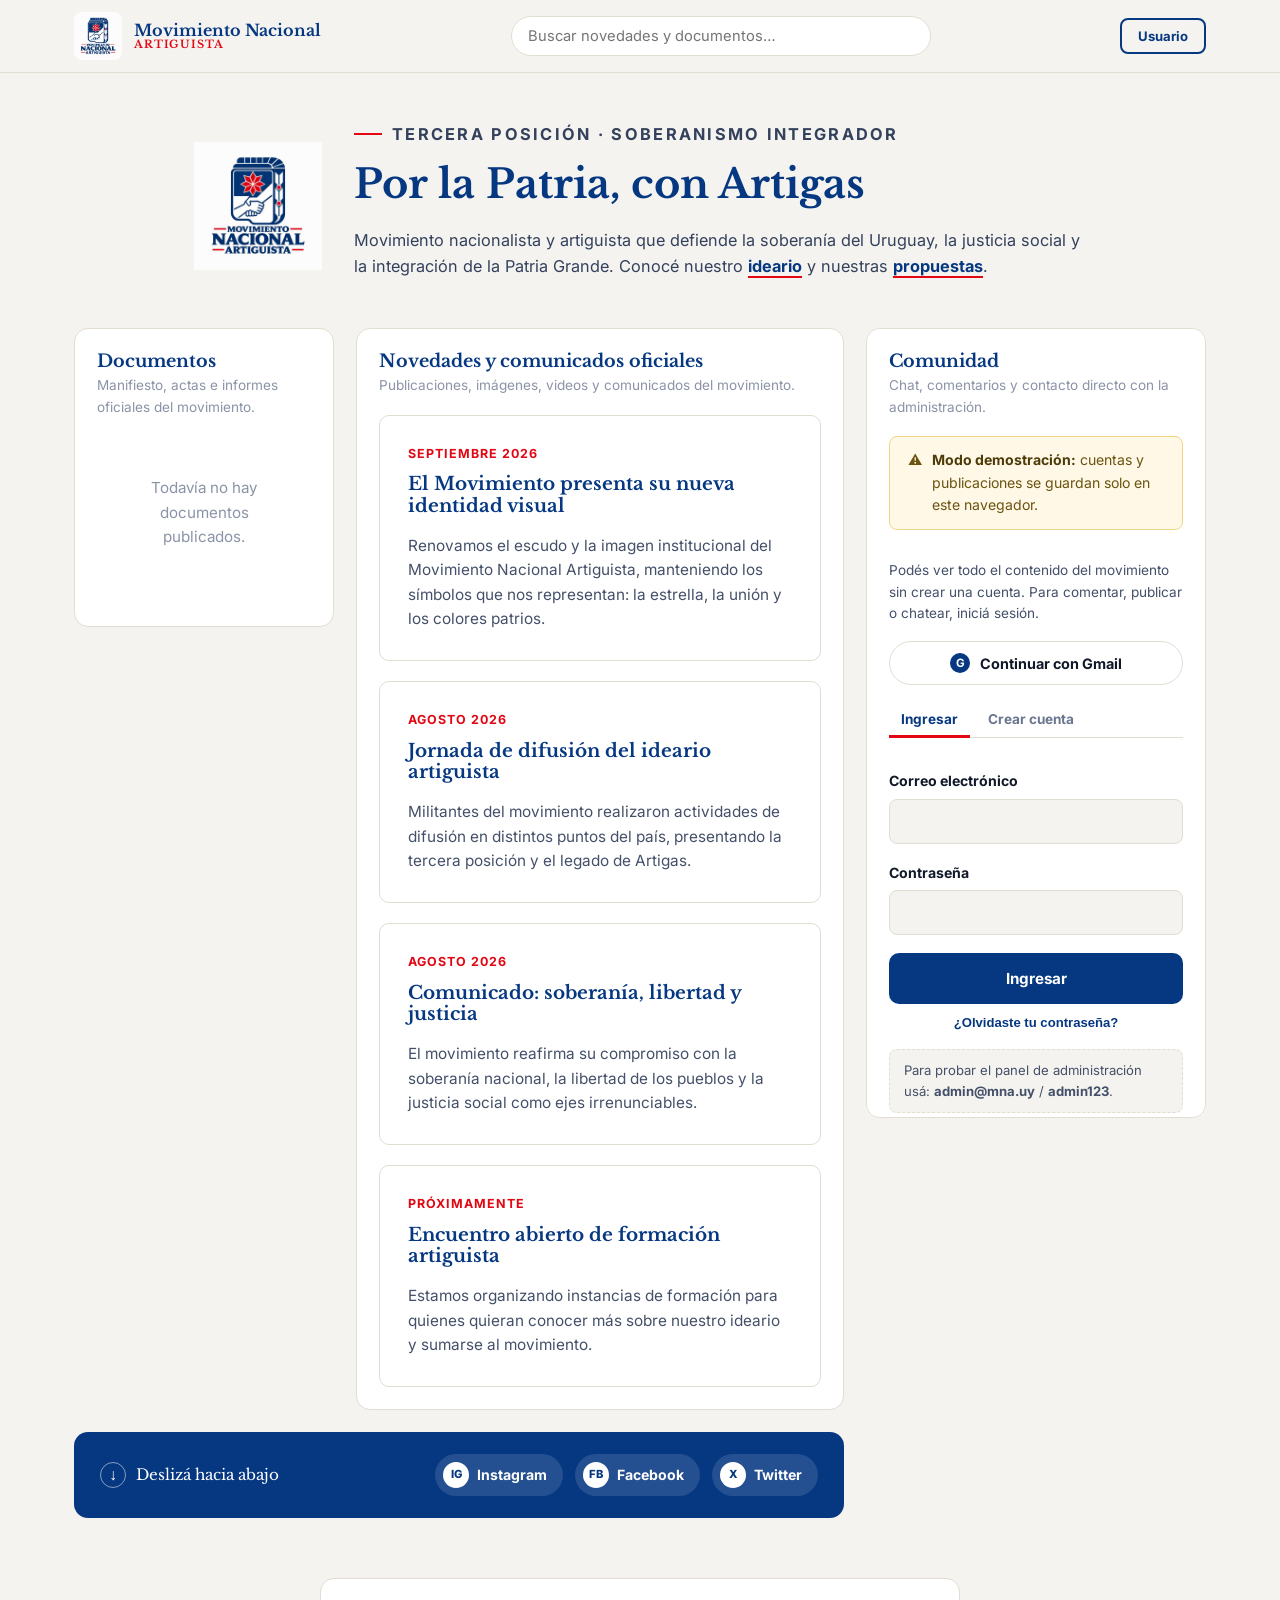
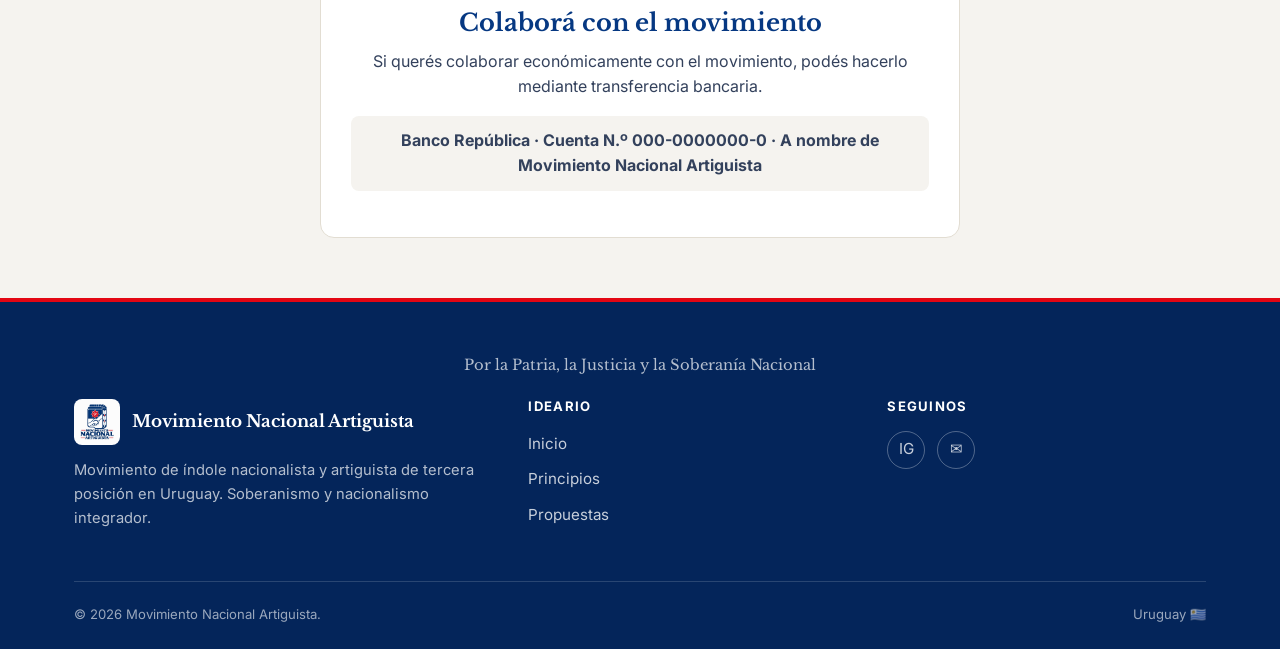
==== index.html @ b1897db4 "Versión inicial del sitio hub de página única del Movimiento Nacional Artiguista Hub con buscador en" ====
<!DOCTYPE html>
<html lang="es-UY">
<head>
<meta charset="UTF-8">
<meta name="viewport" content="width=device-width, initial-scale=1.0">
<title>Movimiento Nacional Artiguista — Soberanía, Identidad y Justicia</title>
<meta name="description" content="Movimiento Nacional Artiguista: novedades, documentos oficiales y comunidad. Nacionalismo de tercera posición en Uruguay, desde el legado de Artigas.">
<link rel="icon" href="assets/img/logo.jpg">
<link rel="preconnect" href="https://fonts.googleapis.com">
<link rel="preconnect" href="https://fonts.gstatic.com" crossorigin>
<link href="https://fonts.googleapis.com/css2?family=Libre+Baskerville:wght@400;700&family=Inter:wght@400;500;600;700&display=swap" rel="stylesheet">
<link rel="stylesheet" href="assets/css/styles.css">
</head>
<body>

<header class="encabezado">
  <div class="contenedor encabezado__barra encabezado__barra--hub">
    <a href="index.html" class="marca">
      <img src="assets/img/logo.jpg" alt="Escudo del Movimiento Nacional Artiguista">
      <span class="marca__texto">
        <strong>Movimiento Nacional</strong>
        <span>ARTIGUISTA</span>
      </span>
    </a>

    <div class="buscador">
      <input type="search" id="buscador-input" placeholder="Buscar novedades y documentos…" aria-label="Buscar en el sitio">
      <div class="buscador__resultados" id="buscador-resultados" hidden></div>
    </div>

    <div class="usuario-widget" id="usuario-widget">
      <button type="button" class="boton boton-secundario boton-chico" id="usuario-boton-invitado">Usuario</button>
    </div>
  </div>
</header>

<main class="hub">

  <div class="contenedor hub__intro">
    <img src="assets/img/logo.jpg" alt="Escudo del Movimiento Nacional Artiguista" class="hub__intro-logo">
    <div class="hub__intro-texto">
      <p class="eyebrow">Tercera posición · Soberanismo integrador</p>
      <h1>Por la Patria, con Artigas</h1>
      <p>Movimiento nacionalista y artiguista que defiende la soberanía del Uruguay, la justicia social y la integración de la Patria Grande. Conocé nuestro <a href="principios.html">ideario</a> y nuestras <a href="propuestas.html">propuestas</a>.</p>
    </div>
  </div>

  <div class="contenedor">
    <div class="hub__grid">

      <!-- ===== Documentos ===== -->
      <section class="panel-hub panel-documentos" aria-labelledby="titulo-documentos">
        <h2 id="titulo-documentos">Documentos</h2>
        <p class="panel-hub__sub">Manifiesto, actas e informes oficiales del movimiento.</p>

        <div class="panel-hub__admin" id="admin-documentos-panel" hidden>
          <form id="form-documento-hub">
            <div class="error-form" id="error-documento"></div>
            <div class="campo">
              <label for="doc-titulo">Título</label>
              <input type="text" id="doc-titulo" required>
            </div>
            <div class="campo">
              <label for="doc-descripcion">Descripción (opcional)</label>
              <textarea id="doc-descripcion" rows="2"></textarea>
            </div>
            <label class="selector-archivo">📄 Elegir PDF<input type="file" id="doc-archivo" accept="application/pdf" required></label>
            <button type="submit" class="boton boton-primario" style="width:100%;margin-top:12px;">Publicar documento</button>
          </form>
        </div>

        <div id="lista-documentos" class="lista-documentos"></div>
      </section>

      <!-- ===== Novedades / comunicados oficiales ===== -->
      <section class="panel-hub panel-novedades" aria-labelledby="titulo-novedades">
        <div class="panel-hub__cabecera">
          <h2 id="titulo-novedades">Novedades y comunicados oficiales</h2>
          <p class="panel-hub__sub">Publicaciones, imágenes, videos y comunicados del movimiento.</p>
        </div>

        <div class="panel-hub__admin" id="admin-novedad-panel" hidden>
          <form id="form-novedad-hub" class="form-novedad">
            <h3 style="font-size:1.05rem;margin-top:0;">Publicar novedad</h3>
            <div class="campo">
              <label for="novedad-titulo">Título</label>
              <input type="text" id="novedad-titulo" required>
            </div>
            <div class="campo">
              <label for="novedad-texto">Texto</label>
              <textarea id="novedad-texto" rows="3" required></textarea>
            </div>
            <div class="campo">
              <label for="novedad-video">Link de video (YouTube, opcional)</label>
              <input type="url" id="novedad-video" placeholder="https://www.youtube.com/watch?v=...">
            </div>
            <div class="campo-fila">
              <div class="campo">
                <label>Imagen (opcional)</label>
                <label class="selector-archivo">🖼️ Elegir imagen<input type="file" id="novedad-imagen" accept="image/*"></label>
              </div>
              <div class="campo">
                <label>Documento PDF (opcional)</label>
                <label class="selector-archivo">📄 Elegir PDF<input type="file" id="novedad-pdf" accept="application/pdf"></label>
              </div>
            </div>
            <button type="submit" class="boton boton-primario">Publicar novedad</button>
          </form>
        </div>

        <div id="lista-novedades" class="feed-novedades"></div>
      </section>

      <!-- ===== Redes sociales ===== -->
      <div class="franja-redes" id="franja-redes">
        <div class="franja-redes__pista" aria-hidden="true">
          <span>↓</span>
          <p>Deslizá hacia abajo</p>
        </div>
        <div class="franja-redes__enlaces">
          <a href="https://www.instagram.com/movimiento_nacionalartiguista/" target="_blank" rel="noopener" class="red-social red-social--instagram">
            <span class="red-social__icono">IG</span> Instagram
          </a>
          <a href="https://www.facebook.com/" target="_blank" rel="noopener" class="red-social red-social--facebook">
            <span class="red-social__icono">FB</span> Facebook
          </a>
          <a href="https://twitter.com/" target="_blank" rel="noopener" class="red-social red-social--twitter">
            <span class="red-social__icono">X</span> Twitter
          </a>
        </div>
      </div>

      <!-- ===== Comunidad / Chat ===== -->
      <aside class="panel-hub panel-comunidad" aria-labelledby="titulo-comunidad">
        <div class="panel-comunidad__cabecera">
          <h2 id="titulo-comunidad">Comunidad</h2>
          <p class="panel-hub__sub">Chat, comentarios y contacto directo con la administración.</p>
        </div>

        <div class="banner-demo">
          <span>⚠️</span>
          <div><strong>Modo demostración:</strong> cuentas y publicaciones se guardan solo en este navegador.</div>
        </div>

        <!-- Vista sin sesión -->
        <div id="vista-invitado">
          <p class="comunidad-nota">Podés ver todo el contenido del movimiento sin crear una cuenta. Para comentar, publicar o chatear, iniciá sesión.</p>

          <button type="button" class="boton-google" id="boton-google">
            <span class="boton-google__icono">G</span> Continuar con Gmail
          </button>

          <div class="pestanas pestanas--chicas" style="margin-top:18px;">
            <button type="button" class="pestana activa" data-auth="login">Ingresar</button>
            <button type="button" class="pestana" data-auth="registro">Crear cuenta</button>
          </div>

          <form id="form-login">
            <div class="error-form" id="error-login"></div>
            <div class="campo">
              <label for="login-email">Correo electrónico</label>
              <input type="email" id="login-email" required>
            </div>
            <div class="campo">
              <label for="login-clave">Contraseña</label>
              <input type="password" id="login-clave" required>
            </div>
            <button type="submit" class="boton boton-primario" style="width:100%;">Ingresar</button>
            <button type="button" class="enlace-recuperar" id="abrir-recuperar">¿Olvidaste tu contraseña?</button>
          </form>

          <form id="form-registro" style="display:none;">
            <div class="error-form" id="error-registro"></div>
            <div class="campo">
              <label for="registro-nombre">Nombre y apellido</label>
              <input type="text" id="registro-nombre" required>
            </div>
            <div class="campo">
              <label for="registro-email">Correo electrónico</label>
              <input type="email" id="registro-email" required>
            </div>
            <div class="campo">
              <label for="registro-clave">Contraseña</label>
              <input type="password" id="registro-clave" required minlength="4">
            </div>
            <button type="submit" class="boton boton-primario" style="width:100%;">Crear cuenta</button>
          </form>

          <form id="form-recuperar" style="display:none;">
            <p style="font-size:.85rem;color:#445069;">Ingresá el correo de tu cuenta. Si está registrado, enviamos instrucciones a tu Gmail para restablecer la contraseña.</p>
            <div class="campo">
              <label for="recuperar-email">Correo electrónico</label>
              <input type="email" id="recuperar-email" required>
            </div>
            <button type="submit" class="boton boton-secundario" style="width:100%;">Enviar instrucciones</button>
            <div class="mensaje-envio" id="mensaje-recuperar">Listo, revisá tu Gmail. (En este modo demo no se envía un correo real.)</div>
            <button type="button" class="enlace-recuperar" id="volver-login">← Volver a ingresar</button>
          </form>

          <p class="credenciales-demo">Para probar el panel de administración usá: <strong>admin@mna.uy</strong> / <strong>admin123</strong>.</p>
        </div>

        <!-- Vista con sesión iniciada -->
        <div id="vista-sesion" style="display:none;">
          <div class="cabecera-sesion">
            <div class="cabecera-sesion__saludo">Hola, <strong id="saludo-nombre"></strong><span class="insignia-rol" id="insignia-rol" style="display:none;">Admin</span></div>
            <button class="boton boton-secundario boton-chico" id="boton-salir">Salir</button>
          </div>

          <div class="pestanas pestanas--chicas">
            <button type="button" class="pestana activa" data-panel="muro">Muro</button>
            <button type="button" class="pestana" data-panel="mensajes">Mensajes</button>
            <button type="button" class="pestana" data-panel="admin" id="pestana-admin" style="display:none;">Admin</button>
          </div>

          <!-- Muro -->
          <div class="panel-pestana activo" id="panel-muro">
            <form id="form-post" class="form-post">
              <label for="post-texto" style="font-weight:700;font-size:.85rem;">Compartir en el muro</label>
              <textarea id="post-texto" rows="3" placeholder="¿Qué querés compartir?" required style="margin-top:8px;width:100%;"></textarea>
              <div class="form-post__pie">
                <label class="selector-archivo">📷 Imagen<input type="file" id="post-imagen" accept="image/*"></label>
                <button type="submit" class="boton boton-primario boton-chico">Publicar</button>
              </div>
              <div class="previsualizacion" id="post-preview"><img alt="Previsualización de imagen"><button type="button" id="post-preview-quitar">✕</button></div>
              <p style="font-size:.78rem;color:#8b93a7;margin:10px 0 0;">Tu publicación queda <strong>pendiente de aprobación</strong>.</p>
            </form>
            <div id="lista-muro"></div>
          </div>

          <!-- Mensajes con el equipo -->
          <div class="panel-pestana" id="panel-mensajes">
            <p style="color:#445069;font-size:.9rem;">Conversación privada con la administración.</p>
            <div class="hilo-mensajes" id="hilo-mensajes"></div>
            <form id="form-mensaje" class="form-mensaje">
              <input type="text" id="mensaje-texto" placeholder="Escribí tu mensaje..." required>
              <button type="submit" class="boton boton-primario boton-chico">Enviar</button>
            </form>
          </div>

          <!-- Panel de administración -->
          <div class="panel-pestana" id="panel-admin">
            <div class="admin-subnav">
              <button type="button" class="activa" data-admin="pendientes">Moderación</button>
              <button type="button" data-admin="usuarios">Usuarios</button>
              <button type="button" data-admin="mensajes">Mensajes</button>
              <button type="button" data-admin="colaborar">Colaborar</button>
            </div>

            <div class="admin-panel activo" id="admin-pendientes">
              <h3 style="font-size:1rem;">Publicaciones y comentarios pendientes</h3>
              <div class="tabla-moderacion" id="lista-pendientes"></div>
            </div>

            <div class="admin-panel" id="admin-usuarios">
              <h3 style="font-size:1rem;">Usuarios registrados</h3>
              <div class="tabla-usuarios" id="lista-usuarios"></div>
            </div>

            <div class="admin-panel" id="admin-mensajes">
              <div class="lista-hilos" id="lista-hilos"></div>
              <div class="hilo-mensajes" id="hilo-admin-mensajes"></div>
              <form id="form-admin-mensaje" class="form-mensaje" style="display:none;">
                <input type="text" id="admin-mensaje-texto" placeholder="Responder..." required>
                <button type="submit" class="boton boton-primario boton-chico">Enviar</button>
              </form>
            </div>

            <div class="admin-panel" id="admin-colaborar">
              <h3 style="font-size:1rem;">Colaboración económica</h3>
              <form id="form-colaborar">
                <label class="campo-checkbox">
                  <input type="checkbox" id="colaborar-activo">
                  Mostrar sección de colaboración económica en la página
                </label>
                <div class="campo">
                  <label for="colaborar-texto">Texto</label>
                  <textarea id="colaborar-texto" rows="2"></textarea>
                </div>
                <div class="campo">
                  <label for="colaborar-datos">Datos de transferencia</label>
                  <textarea id="colaborar-datos" rows="2"></textarea>
                </div>
                <button type="submit" class="boton boton-primario">Guardar</button>
              </form>
            </div>
          </div>
        </div>
      </aside>

    </div>
  </div>

  <!-- ===== Colaboración económica (pública) ===== -->
  <div class="contenedor" id="colaborar-bloque" hidden>
    <div class="tarjeta-colaborar">
      <h2>Colaborá con el movimiento</h2>
      <p id="colaborar-texto-publico"></p>
      <p class="colaborar-datos" id="colaborar-datos-publico"></p>
    </div>
  </div>

</main>

<footer class="pie">
  <div class="contenedor">
    <p class="pie__lema">Por la Patria, la Justicia y la Soberanía Nacional</p>
    <div class="pie__grid">
      <div>
        <div class="pie__marca">
          <img src="assets/img/logo.jpg" alt="Escudo del Movimiento Nacional Artiguista">
          <strong>Movimiento Nacional Artiguista</strong>
        </div>
        <p>Movimiento de índole nacionalista y artiguista de tercera posición en Uruguay. Soberanismo y nacionalismo integrador.</p>
      </div>
      <div>
        <h4>Ideario</h4>
        <ul>
          <li><a href="index.html">Inicio</a></li>
          <li><a href="principios.html">Principios</a></li>
          <li><a href="propuestas.html">Propuestas</a></li>
        </ul>
      </div>
      <div>
        <h4>Seguinos</h4>
        <div class="pie__redes">
          <a href="https://www.instagram.com/movimiento_nacionalartiguista/" target="_blank" rel="noopener">IG</a>
          <a href="mailto:contacto@mna.uy">✉</a>
        </div>
      </div>
    </div>
    <div class="pie__inferior">
      <span>© 2026 Movimiento Nacional Artiguista.</span>
      <span>Uruguay 🇺🇾</span>
    </div>
  </div>
</footer>

<script src="assets/js/backend.js"></script>
<script src="assets/js/home.js"></script>
</body>
</html>
---- assets/css/styles.css ----
/* ==========================================================================
   Movimiento Nacional Artiguista — sistema de estilos
   Paleta e identidad tomadas de la propuesta de marca (idea.png):
   Azul #063882 · Rojo #E30613 · Fondo #F5F3EF · Texto #111827
   ========================================================================== */

:root {
  --azul: #063882;
  --azul-oscuro: #04255a;
  --rojo: #e30613;
  --crema: #f5f3ef;
  --tinta: #111827;
  --blanco: #ffffff;
  --borde: #e2ddd2;

  --fuente-titulo: "Libre Baskerville", "Georgia", serif;
  --fuente-texto: "Inter", "Manrope", -apple-system, BlinkMacSystemFont, sans-serif;

  --radio: 10px;
  --sombra: 0 12px 30px rgba(6, 56, 130, 0.12);
  --ancho-maximo: 1180px;
}

* { box-sizing: border-box; }

html { scroll-behavior: smooth; }

body {
  margin: 0;
  background: var(--crema);
  color: var(--tinta);
  font-family: var(--fuente-texto);
  line-height: 1.6;
  -webkit-font-smoothing: antialiased;
}

img { max-width: 100%; display: block; }

a { color: inherit; text-decoration: none; }

h1, h2, h3, h4 {
  font-family: var(--fuente-titulo);
  line-height: 1.15;
  margin: 0 0 .5em;
  color: var(--azul);
  font-weight: 700;
}

p { margin: 0 0 1em; }

.contenedor {
  width: 100%;
  max-width: var(--ancho-maximo);
  margin: 0 auto;
  padding: 0 24px;
}

.eyebrow {
  display: inline-flex;
  align-items: center;
  gap: 10px;
  font-size: .78rem;
  font-weight: 700;
  letter-spacing: .14em;
  text-transform: uppercase;
  color: var(--rojo);
  margin-bottom: 14px;
}
.eyebrow::before {
  content: "";
  width: 28px;
  height: 2px;
  background: var(--rojo);
  display: inline-block;
}

/* ---------- Botones ---------- */
.boton {
  display: inline-flex;
  align-items: center;
  justify-content: center;
  gap: 8px;
  padding: 14px 28px;
  border-radius: var(--radio);
  font-family: var(--fuente-texto);
  font-weight: 700;
  font-size: .95rem;
  border: 2px solid transparent;
  cursor: pointer;
  transition: transform .15s ease, background .15s ease, color .15s ease, border-color .15s ease;
}
.boton:hover { transform: translateY(-2px); }
.boton-primario { background: var(--azul); color: var(--blanco); }
.boton-primario:hover { background: var(--azul-oscuro); }
.boton-secundario { background: transparent; border-color: var(--azul); color: var(--azul); }
.boton-secundario:hover { background: var(--azul); color: var(--blanco); }
.boton-rojo { background: var(--rojo); color: var(--blanco); }
.boton-rojo:hover { background: #b8050f; }

/* ---------- Header ---------- */
.encabezado {
  position: sticky;
  top: 0;
  z-index: 100;
  background: rgba(245, 243, 239, 0.92);
  backdrop-filter: saturate(160%) blur(8px);
  border-bottom: 1px solid var(--borde);
}
.encabezado__barra {
  display: flex;
  align-items: center;
  justify-content: space-between;
  padding: 12px 24px;
  gap: 16px;
}
.marca {
  display: flex;
  align-items: center;
  gap: 12px;
  font-family: var(--fuente-titulo);
}
.marca img { width: 48px; height: 48px; object-fit: contain; border-radius: 8px; }
.marca__texto { line-height: 1.05; }
.marca__texto strong { display: block; font-size: 1rem; color: var(--azul); }
.marca__texto span { display: block; font-size: .68rem; letter-spacing: .08em; color: var(--rojo); font-weight: 700; }

.nav-principal { display: flex; align-items: center; gap: 30px; }
.nav-principal a {
  font-weight: 600;
  font-size: .95rem;
  color: var(--tinta);
  padding: 6px 2px;
  border-bottom: 2px solid transparent;
  transition: color .15s ease, border-color .15s ease;
}
.nav-principal a:hover,
.nav-principal a[aria-current="page"] {
  color: var(--azul);
  border-color: var(--rojo);
}

.menu-toggle {
  display: none;
  background: none;
  border: 2px solid var(--azul);
  border-radius: 8px;
  width: 42px;
  height: 38px;
  cursor: pointer;
  align-items: center;
  justify-content: center;
}
.menu-toggle span,
.menu-toggle span::before,
.menu-toggle span::after {
  content: "";
  display: block;
  width: 20px;
  height: 2px;
  background: var(--azul);
  position: relative;
}
.menu-toggle span::before { position: absolute; top: -6px; }
.menu-toggle span::after { position: absolute; top: 6px; }

/* ---------- Hero ---------- */
.hero {
  position: relative;
  overflow: hidden;
  background:
    radial-gradient(1100px 500px at 85% -10%, rgba(227,6,19,.10), transparent 60%),
    var(--crema);
  border-bottom: 1px solid var(--borde);
}
.hero__grid {
  display: grid;
  grid-template-columns: 1.05fr .95fr;
  gap: 40px;
  align-items: center;
  padding: 72px 24px 60px;
}
.hero h1 { font-size: clamp(2.1rem, 4vw, 3.2rem); }
.hero__lead { font-size: 1.12rem; max-width: 46ch; color: #33415c; }
.hero__acciones { display: flex; gap: 14px; margin-top: 28px; flex-wrap: wrap; }

.hero__grafico {
  position: relative;
  aspect-ratio: 4 / 3;
  border-radius: 18px;
  background: linear-gradient(135deg, var(--azul) 0%, var(--azul) 52%, var(--crema) 52%, var(--crema) 100%);
  box-shadow: var(--sombra);
  display: flex;
  align-items: center;
  justify-content: center;
  overflow: hidden;
}
.hero__grafico img { width: 62%; filter: drop-shadow(0 10px 20px rgba(0,0,0,.25)); }
.hero__grafico::after {
  content: "";
  position: absolute; inset: 0;
  background: repeating-linear-gradient(45deg, rgba(255,255,255,.05) 0 2px, transparent 2px 6px);
  pointer-events: none;
}

/* ---------- Franja lema ---------- */
.franja-lema {
  background: var(--azul);
  color: var(--blanco);
  text-align: center;
  padding: 34px 24px;
  position: relative;
}
.franja-lema::before {
  content: "";
  position: absolute; top: 0; left: 0; right: 0; height: 4px;
  background: var(--rojo);
}
.franja-lema p {
  margin: 0;
  font-family: var(--fuente-titulo);
  font-size: clamp(1.05rem, 2.2vw, 1.55rem);
  letter-spacing: .02em;
}

/* ---------- Secciones genéricas ---------- */
.seccion { padding: 76px 24px; }
.seccion--alterna { background: var(--blanco); border-top: 1px solid var(--borde); border-bottom: 1px solid var(--borde); }
.seccion__cabecera { max-width: 720px; margin-bottom: 44px; }
.seccion__cabecera p { color: #33415c; font-size: 1.05rem; }

.pagina-hero {
  padding: 56px 24px 44px;
  border-bottom: 1px solid var(--borde);
  background: linear-gradient(180deg, rgba(6,56,130,.05), transparent);
}
.pagina-hero h1 { font-size: clamp(1.9rem, 3.4vw, 2.6rem); }
.pagina-hero__lead { max-width: 62ch; color: #33415c; font-size: 1.08rem; }

/* ---------- Tarjetas / grillas ---------- */
.grilla-3 { display: grid; grid-template-columns: repeat(3, 1fr); gap: 26px; }
.grilla-2 { display: grid; grid-template-columns: repeat(2, 1fr); gap: 26px; }

.seccion-dividida {
  display: grid;
  grid-template-columns: 1fr 1fr;
  gap: 48px;
  align-items: center;
}
.seccion-dividida--participa { grid-template-columns: 1.1fr .9fr; align-items: flex-start; }
.seccion-dividida > *,
.grilla-3 > *,
.grilla-2 > *,
.admin-mensajes-grid > * { min-width: 0; }

.tarjeta {
  background: var(--blanco);
  border: 1px solid var(--borde);
  border-radius: var(--radio);
  padding: 28px;
  transition: transform .15s ease, box-shadow .15s ease;
}
.tarjeta:hover { transform: translateY(-4px); box-shadow: var(--sombra); }
.tarjeta__icono {
  width: 46px; height: 46px;
  display: flex; align-items: center; justify-content: center;
  border-radius: 50%;
  background: rgba(227,6,19,.10);
  color: var(--rojo);
  margin-bottom: 16px;
  font-size: 1.3rem;
}
.tarjeta h3 { font-size: 1.15rem; margin-bottom: 8px; }
.tarjeta p { color: #445069; font-size: .96rem; margin-bottom: 0; }
.tarjeta__enlace {
  display: inline-block;
  margin-top: 14px;
  font-weight: 700;
  font-size: .88rem;
  color: var(--azul);
  border-bottom: 2px solid var(--rojo);
}

.tarjeta--principio { border-top: 4px solid var(--rojo); }
.tarjeta--noticia { display: flex; flex-direction: column; gap: 10px; }
.tarjeta--noticia .fecha {
  font-size: .78rem; text-transform: uppercase; letter-spacing: .08em;
  color: var(--rojo); font-weight: 700;
}

/* ---------- Propuestas: bloques con numeración ---------- */
.eje-propuesta {
  display: grid;
  grid-template-columns: 90px 1fr;
  gap: 22px;
  padding: 30px 0;
  border-bottom: 1px solid var(--borde);
}
.eje-propuesta:last-child { border-bottom: none; }
.eje-propuesta__numero {
  font-family: var(--fuente-titulo);
  font-size: 2.4rem;
  color: var(--rojo);
  opacity: .85;
}
.eje-propuesta ul { margin: 12px 0 0; padding-left: 20px; color: #33415c; }
.eje-propuesta li { margin-bottom: 6px; }

/* ---------- Formulario Participá ---------- */
.formulario {
  background: var(--blanco);
  border: 1px solid var(--borde);
  border-radius: 14px;
  padding: 34px;
  box-shadow: var(--sombra);
}
.campo { margin-bottom: 18px; display: flex; flex-direction: column; gap: 6px; }
.campo label { font-weight: 700; font-size: .88rem; }
.campo input,
.campo select,
.campo textarea {
  font-family: var(--fuente-texto);
  font-size: .96rem;
  padding: 12px 14px;
  border: 1px solid var(--borde);
  border-radius: 8px;
  background: var(--crema);
  color: var(--tinta);
}
.campo input:focus,
.campo select:focus,
.campo textarea:focus {
  outline: none;
  border-color: var(--azul);
  background: var(--blanco);
}
.campo-fila { display: grid; grid-template-columns: 1fr 1fr; gap: 16px; }
.mensaje-envio {
  display: none;
  margin-top: 16px;
  padding: 14px 16px;
  border-radius: 8px;
  background: rgba(6,56,130,.08);
  color: var(--azul);
  font-weight: 600;
  font-size: .92rem;
}
.mensaje-envio.visible { display: block; }

.vias-contacto { display: flex; flex-direction: column; gap: 22px; }
.via-contacto { display: flex; gap: 14px; align-items: flex-start; }
.via-contacto__icono {
  width: 42px; height: 42px; border-radius: 50%;
  background: var(--azul); color: var(--blanco);
  display: flex; align-items: center; justify-content: center;
  flex-shrink: 0; font-size: 1.05rem;
}
.via-contacto h4 { margin: 0 0 4px; font-family: var(--fuente-texto); font-size: 1rem; color: var(--tinta); }
.via-contacto p { margin: 0; color: #445069; font-size: .92rem; }
.via-contacto a { color: var(--azul); font-weight: 700; }

/* ---------- Footer ---------- */
.pie {
  background: var(--azul-oscuro);
  color: rgba(255,255,255,.88);
  padding: 56px 24px 24px;
  position: relative;
}
.pie::before {
  content: "";
  position: absolute; top: 0; left: 0; right: 0; height: 4px;
  background: var(--rojo);
}
.pie__grid {
  display: grid;
  grid-template-columns: 1.3fr 1fr 1fr;
  gap: 40px;
  padding-bottom: 36px;
  border-bottom: 1px solid rgba(255,255,255,.15);
}
.pie__marca { display: flex; gap: 12px; align-items: center; margin-bottom: 14px; }
.pie__marca img { width: 46px; height: 46px; border-radius: 8px; }
.pie__marca strong { display: block; font-family: var(--fuente-titulo); color: var(--blanco); font-size: 1.05rem; }
.pie p { color: rgba(255,255,255,.7); font-size: .92rem; }
.pie h4 { color: var(--blanco); font-family: var(--fuente-texto); font-size: .82rem; text-transform: uppercase; letter-spacing: .1em; margin-bottom: 16px; }
.pie ul { list-style: none; margin: 0; padding: 0; display: flex; flex-direction: column; gap: 10px; }
.pie a { color: rgba(255,255,255,.78); font-size: .95rem; }
.pie a:hover { color: var(--blanco); }
.pie__redes { display: flex; gap: 12px; margin-top: 8px; }
.pie__redes a {
  width: 38px; height: 38px; border-radius: 50%;
  border: 1px solid rgba(255,255,255,.3);
  display: flex; align-items: center; justify-content: center;
}
.pie__redes a:hover { background: var(--rojo); border-color: var(--rojo); }
.pie__inferior {
  display: flex; justify-content: space-between; align-items: center;
  padding-top: 22px; font-size: .82rem; color: rgba(255,255,255,.6);
  flex-wrap: wrap; gap: 10px;
}
.pie__lema { font-family: var(--fuente-titulo); color: var(--blanco); text-align: center; margin: 0 0 22px; font-size: 1rem; }

/* ---------- Banner modo demo ---------- */
.banner-demo {
  background: #fff8e6;
  border: 1px solid #f0d585;
  color: #6b5310;
  padding: 12px 18px;
  border-radius: 8px;
  font-size: .88rem;
  display: flex;
  gap: 10px;
  align-items: flex-start;
  margin-bottom: 30px;
}
.banner-demo strong { color: #4d3c0a; }

/* ---------- Pestañas (tabs) ---------- */
.pestanas {
  display: flex;
  gap: 6px;
  border-bottom: 1px solid var(--borde);
  margin-bottom: 32px;
  flex-wrap: wrap;
}
.pestana {
  background: none;
  border: none;
  padding: 12px 18px;
  font-family: var(--fuente-texto);
  font-weight: 700;
  font-size: .92rem;
  color: #6b7690;
  cursor: pointer;
  border-bottom: 3px solid transparent;
  margin-bottom: -1px;
}
.pestana:hover { color: var(--azul); }
.pestana.activa { color: var(--azul); border-color: var(--rojo); }
.panel-pestana { display: none; }
.panel-pestana.activo { display: block; }

/* ---------- Cuenta / auth ---------- */
.tarjeta-auth {
  max-width: 420px;
  margin: 0 auto;
  background: var(--blanco);
  border: 1px solid var(--borde);
  border-radius: 14px;
  padding: 34px;
  box-shadow: var(--sombra);
}
.tarjeta-auth__cambiar {
  text-align: center;
  margin-top: 16px;
  font-size: .9rem;
  color: #445069;
}
.tarjeta-auth__cambiar button {
  background: none; border: none; padding: 0;
  color: var(--azul); font-weight: 700; cursor: pointer; font-size: .9rem;
}
.error-form {
  display: none;
  background: #fdeceb;
  border: 1px solid #f3b8b3;
  color: #8a1f16;
  padding: 10px 14px;
  border-radius: 8px;
  font-size: .86rem;
  margin-bottom: 14px;
}
.error-form.visible { display: block; }
.credenciales-demo {
  background: var(--crema);
  border: 1px dashed var(--borde);
  border-radius: 8px;
  padding: 10px 14px;
  font-size: .82rem;
  color: #445069;
  margin-top: 18px;
}

/* ---------- Cabecera de sesión ---------- */
.cabecera-sesion {
  display: flex;
  justify-content: space-between;
  align-items: center;
  flex-wrap: wrap;
  gap: 14px;
  margin-bottom: 30px;
  padding-bottom: 22px;
  border-bottom: 1px solid var(--borde);
}
.cabecera-sesion__saludo strong { color: var(--azul); }
.insignia-rol {
  display: inline-block;
  font-size: .7rem;
  font-weight: 700;
  text-transform: uppercase;
  letter-spacing: .06em;
  padding: 3px 10px;
  border-radius: 999px;
  background: rgba(6,56,130,.10);
  color: var(--azul);
  margin-left: 8px;
}

/* ---------- Publicaciones del muro ---------- */
.form-post {
  background: var(--blanco);
  border: 1px solid var(--borde);
  border-radius: 14px;
  padding: 24px;
  margin-bottom: 32px;
}
.form-post textarea { width: 100%; }
.form-post__pie { display: flex; justify-content: space-between; align-items: center; margin-top: 14px; gap: 12px; flex-wrap: wrap; }
.selector-archivo {
  display: inline-flex; align-items: center; gap: 8px;
  font-size: .86rem; font-weight: 600; color: var(--azul);
  cursor: pointer; border: 1px dashed var(--azul); border-radius: 8px; padding: 8px 14px;
}
.selector-archivo input { display: none; }
.previsualizacion { margin-top: 12px; max-width: 220px; border-radius: 8px; overflow: hidden; position: relative; display: none; }
.previsualizacion.visible { display: block; }
.previsualizacion img { width: 100%; display: block; }
.previsualizacion button {
  position: absolute; top: 6px; right: 6px;
  background: rgba(17,24,39,.7); color: #fff; border: none;
  width: 24px; height: 24px; border-radius: 50%; cursor: pointer; font-size: .8rem;
}

.publicacion {
  background: var(--blanco);
  border: 1px solid var(--borde);
  border-radius: 14px;
  padding: 22px;
  margin-bottom: 22px;
}
.publicacion__cabecera { display: flex; justify-content: space-between; align-items: center; margin-bottom: 10px; }
.publicacion__autor { font-weight: 700; color: var(--azul); }
.publicacion__fecha { font-size: .78rem; color: #8b93a7; }
.publicacion__texto { color: var(--tinta); margin-bottom: 12px; }
.publicacion__imagen { border-radius: 10px; max-width: 100%; margin-bottom: 12px; }

.estado-pill {
  display: inline-flex; align-items: center; gap: 5px;
  font-size: .72rem; font-weight: 700; text-transform: uppercase; letter-spacing: .05em;
  padding: 3px 10px; border-radius: 999px;
}
.estado-pendiente { background: #fff3d6; color: #8a5a00; }
.estado-aprobado { background: #e2f4e6; color: #1e6b34; }
.estado-rechazado { background: #fdeceb; color: #8a1f16; }

.lista-comentarios { margin-top: 14px; padding-top: 14px; border-top: 1px solid var(--borde); display: flex; flex-direction: column; gap: 10px; }
.comentario { background: var(--crema); border-radius: 10px; padding: 10px 14px; }
.comentario__cabecera { display: flex; justify-content: space-between; font-size: .8rem; margin-bottom: 4px; }
.comentario__autor { font-weight: 700; color: var(--azul); }
.comentario__fecha { color: #8b93a7; }
.form-comentario { display: flex; gap: 10px; margin-top: 12px; }
.form-comentario input { flex: 1; }

.vacio { text-align: center; color: #8b93a7; padding: 40px 20px; font-size: .95rem; }

/* ---------- Mensajería ---------- */
.hilo-mensajes { display: flex; flex-direction: column; gap: 12px; max-height: 460px; overflow-y: auto; padding: 6px 4px 14px; margin-bottom: 18px; }
.mensaje-burbuja { max-width: 72%; padding: 12px 16px; border-radius: 14px; font-size: .92rem; line-height: 1.5; }
.mensaje-burbuja__fecha { display: block; font-size: .7rem; opacity: .7; margin-top: 4px; }
.mensaje-usuario { align-self: flex-end; background: var(--azul); color: var(--blanco); border-bottom-right-radius: 4px; }
.mensaje-admin { align-self: flex-start; background: var(--crema); color: var(--tinta); border: 1px solid var(--borde); border-bottom-left-radius: 4px; }
.form-mensaje { display: flex; gap: 10px; }
.form-mensaje input { flex: 1; }

.lista-hilos { display: flex; flex-direction: column; gap: 8px; }
.hilo-item {
  display: flex; justify-content: space-between; align-items: center; gap: 10px;
  padding: 14px 16px; border: 1px solid var(--borde); border-radius: 10px; cursor: pointer; background: var(--blanco);
  text-align: left; width: 100%; font-family: var(--fuente-texto);
}
.hilo-item:hover, .hilo-item.activo { border-color: var(--azul); background: rgba(6,56,130,.04); }
.hilo-item > span:first-child { min-width: 0; overflow: hidden; }
.hilo-item__nombre { font-weight: 700; color: var(--tinta); }
.hilo-item__preview { display: block; font-size: .82rem; color: #8b93a7; max-width: 100%; overflow: hidden; text-overflow: ellipsis; white-space: nowrap; }
.contador-sin-leer {
  background: var(--rojo); color: #fff; font-size: .72rem; font-weight: 700;
  border-radius: 999px; padding: 2px 8px; flex-shrink: 0;
}

/* ---------- Panel de administración ---------- */
.admin-subnav { display: flex; gap: 10px; margin-bottom: 26px; flex-wrap: wrap; }
.admin-subnav button {
  background: var(--crema); border: 1px solid var(--borde); border-radius: 999px;
  padding: 8px 18px; font-size: .85rem; font-weight: 700; color: #445069; cursor: pointer;
}
.admin-subnav button.activa { background: var(--azul); border-color: var(--azul); color: var(--blanco); }
.admin-panel { display: none; }
.admin-panel.activo { display: block; }

.tabla-moderacion { display: flex; flex-direction: column; gap: 16px; }
.item-moderacion {
  border: 1px solid var(--borde); border-radius: 12px; padding: 18px; background: var(--blanco);
}
.item-moderacion__acciones { display: flex; gap: 10px; margin-top: 14px; }
.boton-chico { padding: 8px 16px; font-size: .82rem; border-radius: 8px; }
.boton-aprobar { background: #1e6b34; color: #fff; border: none; }
.boton-rechazar { background: #8a1f16; color: #fff; border: none; }
.boton-eliminar { background: transparent; border: 1px solid #8a1f16; color: #8a1f16; }

.form-novedad { background: var(--blanco); border: 1px solid var(--borde); border-radius: 14px; padding: 26px; margin-bottom: 30px; }
.lista-novedades-admin { display: flex; flex-direction: column; gap: 12px; }
.novedad-admin-item {
  display: flex; justify-content: space-between; align-items: flex-start; gap: 14px;
  border: 1px solid var(--borde); border-radius: 10px; padding: 14px 18px; background: var(--blanco);
}
.novedad-admin-item h4 { margin: 0 0 4px; color: var(--tinta); font-family: var(--fuente-texto); font-size: .98rem; }
.novedad-admin-item p { margin: 0; color: #8b93a7; font-size: .8rem; }

.adjunto-tag {
  display: inline-flex; align-items: center; gap: 6px;
  font-size: .78rem; font-weight: 600; color: var(--azul);
  background: rgba(6,56,130,.08); padding: 4px 10px; border-radius: 999px; margin-top: 8px; margin-right: 6px;
}
.video-incrustado { position: relative; padding-top: 56.25%; border-radius: 10px; overflow: hidden; margin-bottom: 12px; }
.video-incrustado iframe { position: absolute; inset: 0; width: 100%; height: 100%; border: 0; }

/* ==========================================================================
   Hub de una sola página (buscador, documentos, novedades, comunidad, redes)
   ========================================================================== */

.encabezado__barra--hub { gap: 22px; }

/* ---------- Buscador ---------- */
.buscador { position: relative; flex: 1; max-width: 420px; }
.buscador input {
  width: 100%;
  font-family: var(--fuente-texto);
  font-size: .92rem;
  padding: 10px 16px;
  border-radius: 999px;
  border: 1px solid var(--borde);
  background: var(--blanco);
  color: var(--tinta);
}
.buscador input:focus { outline: none; border-color: var(--azul); }
.buscador__resultados {
  position: absolute;
  top: calc(100% + 8px);
  left: 0; right: 0;
  background: var(--blanco);
  border: 1px solid var(--borde);
  border-radius: 12px;
  box-shadow: var(--sombra);
  max-height: 360px;
  overflow-y: auto;
  z-index: 50;
  padding: 8px;
}
.buscador__resultados[hidden] { display: none; }
.buscador__grupo-titulo { font-size: .72rem; text-transform: uppercase; letter-spacing: .08em; color: #8b93a7; font-weight: 700; padding: 8px 10px 4px; }
.buscador__item {
  display: block; width: 100%; text-align: left; background: none; border: none;
  padding: 8px 10px; border-radius: 8px; cursor: pointer; font-family: var(--fuente-texto);
}
.buscador__item:hover { background: var(--crema); }
.buscador__item strong { display: block; color: var(--azul); font-size: .9rem; }
.buscador__item span { font-size: .78rem; color: #8b93a7; }
.buscador__vacio { padding: 14px 10px; font-size: .85rem; color: #8b93a7; }

/* ---------- Usuario (header) ---------- */
.usuario-widget { display: flex; align-items: center; gap: 10px; position: relative; }
.usuario-chip {
  display: flex; align-items: center; gap: 8px;
  background: var(--crema); border: 1px solid var(--borde); border-radius: 999px;
  padding: 6px 14px 6px 6px; cursor: pointer; font-family: var(--fuente-texto);
}
.usuario-chip__avatar {
  width: 28px; height: 28px; border-radius: 50%; background: var(--azul); color: var(--blanco);
  display: flex; align-items: center; justify-content: center; font-weight: 700; font-size: .8rem;
}
.usuario-chip__nombre { font-size: .85rem; font-weight: 700; color: var(--tinta); }

/* ---------- Intro ---------- */
.hub__intro { padding: 44px 24px 8px; max-width: 940px; display: flex; align-items: center; gap: 32px; }
.hub__intro-logo { flex: 0 0 auto; width: 128px; height: 128px; object-fit: contain; }
.hub__intro-texto { flex: 1 1 auto; min-width: 0; }
.hub__intro h1 { font-size: clamp(1.8rem, 3.4vw, 2.5rem); }
.hub__intro p { color: #33415c; font-size: 1.02rem; }
.hub__intro a { color: var(--azul); font-weight: 700; border-bottom: 2px solid var(--rojo); }
@media (max-width: 640px) {
  .hub__intro { flex-direction: column; text-align: center; gap: 16px; }
  .hub__intro-logo { width: 96px; height: 96px; }
}

/* ---------- Grid principal ---------- */
.hub__grid {
  display: grid;
  grid-template-columns: 260px minmax(0, 1fr) 340px;
  grid-template-areas:
    "documentos novedades comunidad"
    "redes      redes     comunidad";
  gap: 22px;
  align-items: start;
  padding: 24px 0 60px;
}
.panel-documentos { grid-area: documentos; }
.panel-novedades { grid-area: novedades; }
.panel-comunidad { grid-area: comunidad; }
.franja-redes { grid-area: redes; }

.panel-hub {
  background: var(--blanco);
  border: 1px solid var(--borde);
  border-radius: 14px;
  padding: 22px;
}
.panel-hub h2 { font-size: 1.1rem; margin-bottom: 4px; }
.panel-hub__sub { color: #8b93a7; font-size: .85rem; margin-bottom: 18px; }
.panel-hub__admin { border-bottom: 1px dashed var(--borde); padding-bottom: 18px; margin-bottom: 18px; }

.panel-comunidad {
  position: sticky;
  top: 86px;
  max-height: calc(100vh - 110px);
  overflow-y: auto;
}
.panel-comunidad .tarjeta-auth,
.panel-comunidad #form-login,
.panel-comunidad #form-registro,
.panel-comunidad #form-recuperar { max-width: none; margin: 0; border: none; padding: 0; box-shadow: none; }
.panel-comunidad .pestanas { flex-wrap: wrap; }
.pestanas--chicas .pestana { padding: 8px 12px; font-size: .85rem; }
.comunidad-nota { font-size: .85rem; color: #445069; margin-bottom: 16px; }

.enlace-recuperar {
  display: block; margin: 10px auto 0; background: none; border: none;
  color: var(--azul); font-weight: 600; font-size: .82rem; cursor: pointer; text-align: center;
}

.boton-google {
  width: 100%; display: flex; align-items: center; justify-content: center; gap: 10px;
  background: var(--blanco); border: 1px solid var(--borde); border-radius: 999px;
  padding: 11px 18px; font-family: var(--fuente-texto); font-weight: 700; font-size: .9rem;
  color: var(--tinta); cursor: pointer;
}
.boton-google:hover { border-color: var(--azul); }
.boton-google__icono {
  width: 20px; height: 20px; border-radius: 50%; background: var(--azul); color: var(--blanco);
  display: flex; align-items: center; justify-content: center; font-size: .72rem; font-weight: 700;
}

/* ---------- Documentos ---------- */
.lista-documentos { display: flex; flex-direction: column; gap: 12px; }
.documento-item {
  display: flex; align-items: flex-start; gap: 12px;
  border: 1px solid var(--borde); border-radius: 10px; padding: 14px;
}
.documento-item__icono {
  width: 36px; height: 36px; border-radius: 8px; background: rgba(227,6,19,.10); color: var(--rojo);
  display: flex; align-items: center; justify-content: center; flex-shrink: 0; font-size: 1.1rem;
}
.documento-item__cuerpo { min-width: 0; flex: 1; }
.documento-item__cuerpo h4 { margin: 0 0 2px; font-size: .92rem; color: var(--tinta); font-family: var(--fuente-texto); }
.documento-item__cuerpo p { margin: 0 0 6px; font-size: .8rem; color: #8b93a7; }
.documento-item__cuerpo a { font-size: .82rem; font-weight: 700; color: var(--azul); }
.documento-item__quitar { background: none; border: none; color: #8a1f16; cursor: pointer; font-size: .8rem; flex-shrink: 0; }

/* ---------- Feed de novedades ---------- */
.feed-novedades { display: flex; flex-direction: column; gap: 20px; }
.feed-novedades .tarjeta--noticia { border: 1px solid var(--borde); }

/* ---------- Franja redes sociales ---------- */
.franja-redes {
  background: var(--azul);
  border-radius: 14px;
  padding: 22px 26px;
  color: var(--blanco);
  display: flex;
  align-items: center;
  justify-content: space-between;
  flex-wrap: wrap;
  gap: 16px;
}
.franja-redes__pista { display: flex; align-items: center; gap: 10px; font-family: var(--fuente-titulo); }
.franja-redes__pista span {
  display: inline-flex; align-items: center; justify-content: center;
  width: 26px; height: 26px; border-radius: 50%; border: 1px solid rgba(255,255,255,.5);
  animation: franja-flecha 1.6s ease-in-out infinite;
}
.franja-redes__pista p { margin: 0; font-size: .95rem; }
@keyframes franja-flecha { 0%, 100% { transform: translateY(0); } 50% { transform: translateY(5px); } }
.franja-redes__enlaces { display: flex; gap: 12px; flex-wrap: wrap; }
.red-social {
  display: flex; align-items: center; gap: 8px;
  background: rgba(255,255,255,.12); border-radius: 999px; padding: 8px 16px 8px 8px;
  font-weight: 700; font-size: .88rem; color: var(--blanco);
}
.red-social:hover { background: rgba(255,255,255,.22); }
.red-social__icono {
  width: 26px; height: 26px; border-radius: 50%; background: var(--blanco); color: var(--azul);
  display: flex; align-items: center; justify-content: center; font-size: .7rem; font-weight: 800;
}

/* ---------- Colaboración económica ---------- */
.tarjeta-colaborar {
  background: var(--blanco); border: 1px solid var(--borde); border-radius: 14px;
  padding: 30px; text-align: center; max-width: 640px; margin: 0 auto 60px;
}
.tarjeta-colaborar p { color: #33415c; }
.colaborar-datos { font-weight: 700; color: var(--azul); background: var(--crema); border-radius: 8px; padding: 12px; }
.campo-checkbox { display: flex; align-items: center; gap: 8px; font-size: .88rem; font-weight: 600; margin-bottom: 16px; }
.campo-checkbox input { width: 16px; height: 16px; }

/* ---------- Usuarios (admin) ---------- */
.tabla-usuarios { display: flex; flex-direction: column; gap: 10px; }
.usuario-fila {
  display: flex; justify-content: space-between; align-items: center; gap: 10px; flex-wrap: wrap;
  border: 1px solid var(--borde); border-radius: 10px; padding: 12px 14px;
}
.usuario-fila__info { min-width: 0; }
.usuario-fila__info strong { display: block; font-size: .88rem; color: var(--tinta); }
.usuario-fila__info span { font-size: .78rem; color: #8b93a7; }
.usuario-fila__acciones { display: flex; gap: 6px; flex-wrap: wrap; }
.estado-suspendido { color: #8a1f16; font-weight: 700; }

/* ---------- Responsive ---------- */
@media (max-width: 1100px) {
  .hub__grid { grid-template-columns: 220px minmax(0, 1fr) 300px; }
}

@media (max-width: 900px) {
  .hero__grid { grid-template-columns: 1fr; }
  .hero__grafico { order: -1; max-width: 420px; margin: 0 auto; }
  .grilla-3 { grid-template-columns: 1fr 1fr; }
  .pie__grid { grid-template-columns: 1fr 1fr; }
  .encabezado__barra--hub { flex-wrap: wrap; }
  .buscador { order: 3; max-width: none; flex-basis: 100%; }
  .hub__grid {
    grid-template-columns: 1fr;
    grid-template-areas:
      "novedades"
      "documentos"
      "comunidad"
      "redes";
  }
  .panel-comunidad { position: static; max-height: none; }
}

@media (max-width: 720px) {
  .nav-principal {
    position: absolute;
    top: 100%; left: 0; right: 0;
    background: var(--crema);
    border-bottom: 1px solid var(--borde);
    flex-direction: column;
    align-items: flex-start;
    padding: 18px 24px 26px;
    gap: 16px;
    display: none;
  }
  .nav-principal.abierto { display: flex; }
  .menu-toggle { display: flex; }
  .grilla-3, .grilla-2, .seccion-dividida { grid-template-columns: 1fr; }
  .campo-fila { grid-template-columns: 1fr; }
  .eje-propuesta { grid-template-columns: 56px 1fr; }
  .pie__grid { grid-template-columns: 1fr; }
  .pie__inferior { flex-direction: column; align-items: flex-start; }
  .mensaje-burbuja { max-width: 88%; }
  .cabecera-sesion { flex-direction: column; align-items: flex-start; }
  .admin-mensajes-grid { grid-template-columns: 1fr !important; }
}
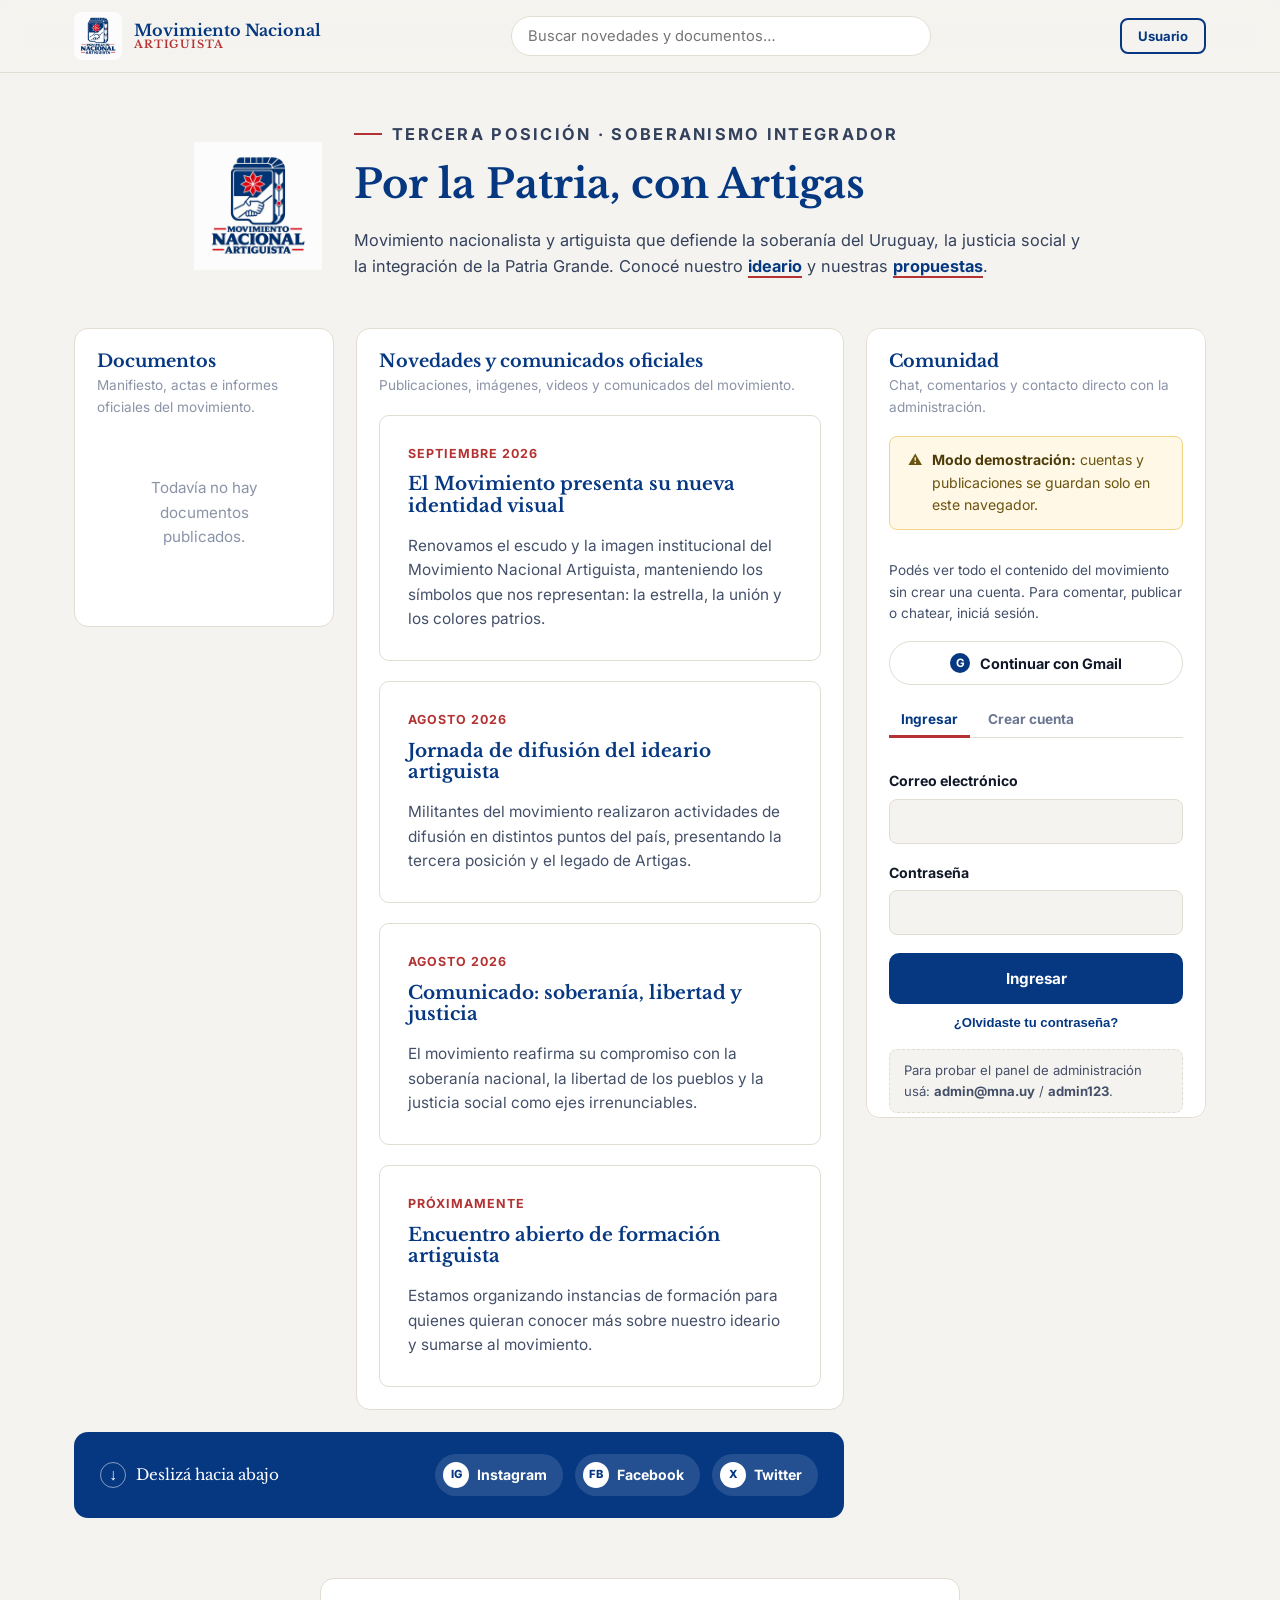
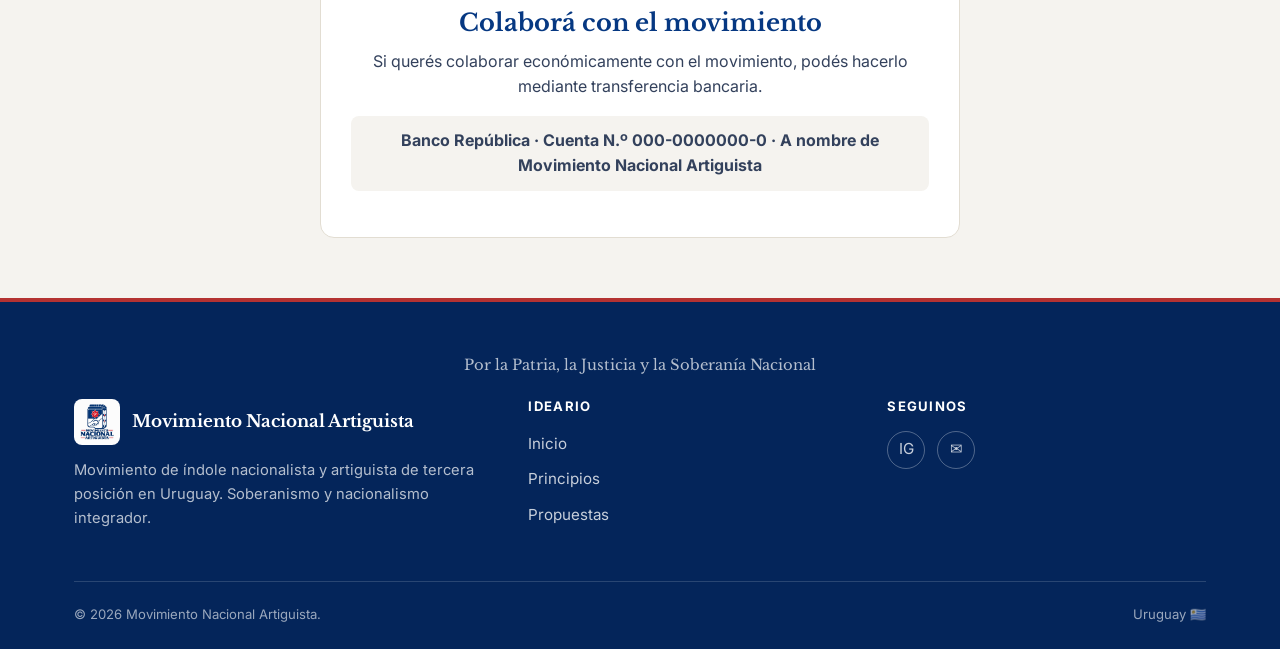
==== commit 0a573641: "Actualiza el enlace de Instagram a m.nacional.artiguista Co-Authored-By: Claude Sonnet 5.5 <noreply@" ====
--- a/index.html
+++ b/index.html
@@ -118,7 +118,7 @@
           <p>Deslizá hacia abajo</p>
         </div>
         <div class="franja-redes__enlaces">
-          <a href="https://www.instagram.com/movimiento_nacionalartiguista/" target="_blank" rel="noopener" class="red-social red-social--instagram">
+          <a href="https://www.instagram.com/m.nacional.artiguista/" target="_blank" rel="noopener" class="red-social red-social--instagram">
             <span class="red-social__icono">IG</span> Instagram
           </a>
           <a href="https://www.facebook.com/" target="_blank" rel="noopener" class="red-social red-social--facebook">
@@ -324,7 +324,7 @@
       <div>
         <h4>Seguinos</h4>
         <div class="pie__redes">
-          <a href="https://www.instagram.com/movimiento_nacionalartiguista/" target="_blank" rel="noopener">IG</a>
+          <a href="https://www.instagram.com/m.nacional.artiguista/" target="_blank" rel="noopener">IG</a>
           <a href="mailto:contacto@mna.uy">✉</a>
         </div>
       </div>
--- a/assets/css/styles.css
+++ b/assets/css/styles.css
@@ -1,13 +1,13 @@
 /* ==========================================================================
    Movimiento Nacional Artiguista — sistema de estilos
    Paleta e identidad tomadas de la propuesta de marca (idea.png):
-   Azul #063882 · Rojo #E30613 · Fondo #F5F3EF · Texto #111827
+   Azul #063882 · Rojo #B43232 · Fondo #F5F3EF · Texto #111827
    ========================================================================== */
 
 :root {
   --azul: #063882;
   --azul-oscuro: #04255a;
-  --rojo: #e30613;
+  --rojo: #b43232;
   --crema: #f5f3ef;
   --tinta: #111827;
   --blanco: #ffffff;
@@ -95,7 +95,7 @@
 .boton-secundario { background: transparent; border-color: var(--azul); color: var(--azul); }
 .boton-secundario:hover { background: var(--azul); color: var(--blanco); }
 .boton-rojo { background: var(--rojo); color: var(--blanco); }
-.boton-rojo:hover { background: #b8050f; }
+.boton-rojo:hover { background: #902828; }
 
 /* ---------- Header ---------- */
 .encabezado {
@@ -168,7 +168,7 @@
   position: relative;
   overflow: hidden;
   background:
-    radial-gradient(1100px 500px at 85% -10%, rgba(227,6,19,.10), transparent 60%),
+    radial-gradient(1100px 500px at 85% -10%, rgba(180,50,50,.10), transparent 60%),
     var(--crema);
   border-bottom: 1px solid var(--borde);
 }
@@ -264,7 +264,7 @@
   width: 46px; height: 46px;
   display: flex; align-items: center; justify-content: center;
   border-radius: 50%;
-  background: rgba(227,6,19,.10);
+  background: rgba(180,50,50,.10);
   color: var(--rojo);
   margin-bottom: 16px;
   font-size: 1.3rem;
@@ -755,7 +755,7 @@
   border: 1px solid var(--borde); border-radius: 10px; padding: 14px;
 }
 .documento-item__icono {
-  width: 36px; height: 36px; border-radius: 8px; background: rgba(227,6,19,.10); color: var(--rojo);
+  width: 36px; height: 36px; border-radius: 8px; background: rgba(180,50,50,.10); color: var(--rojo);
   display: flex; align-items: center; justify-content: center; flex-shrink: 0; font-size: 1.1rem;
 }
 .documento-item__cuerpo { min-width: 0; flex: 1; }
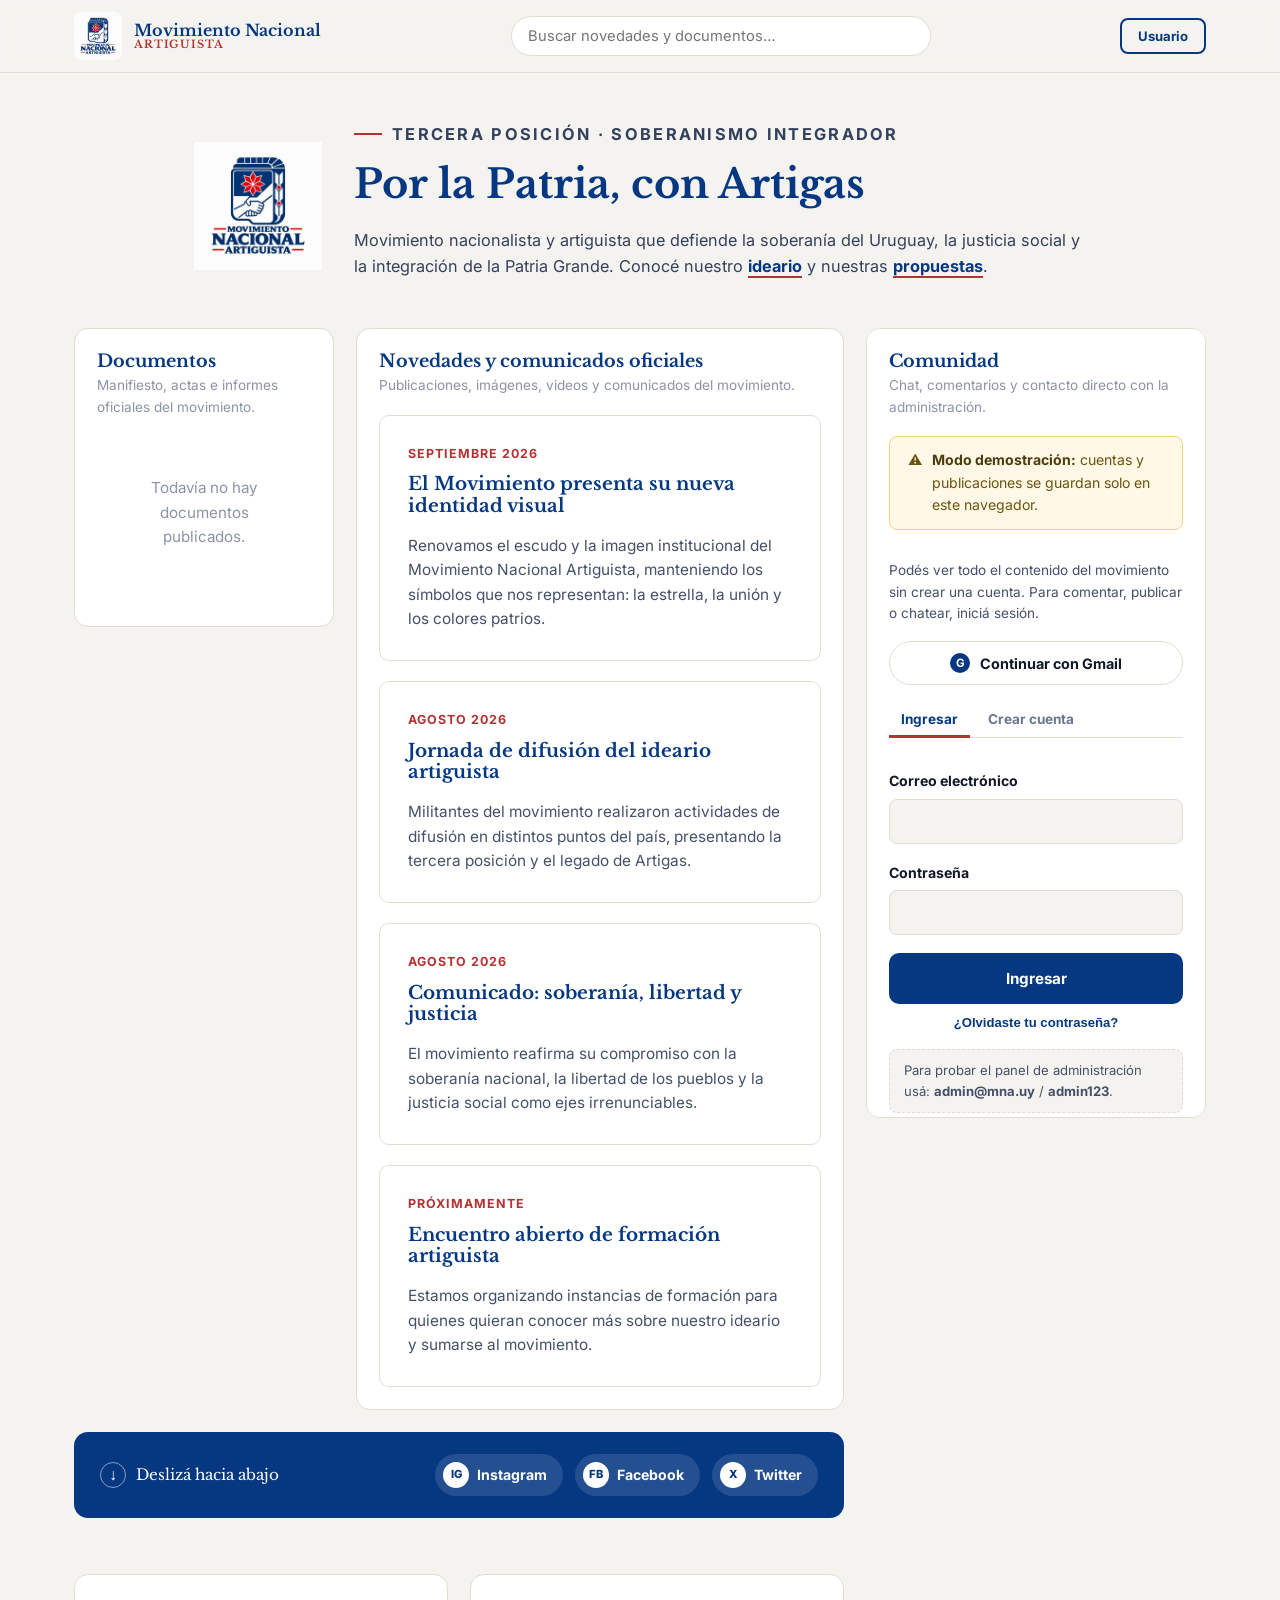
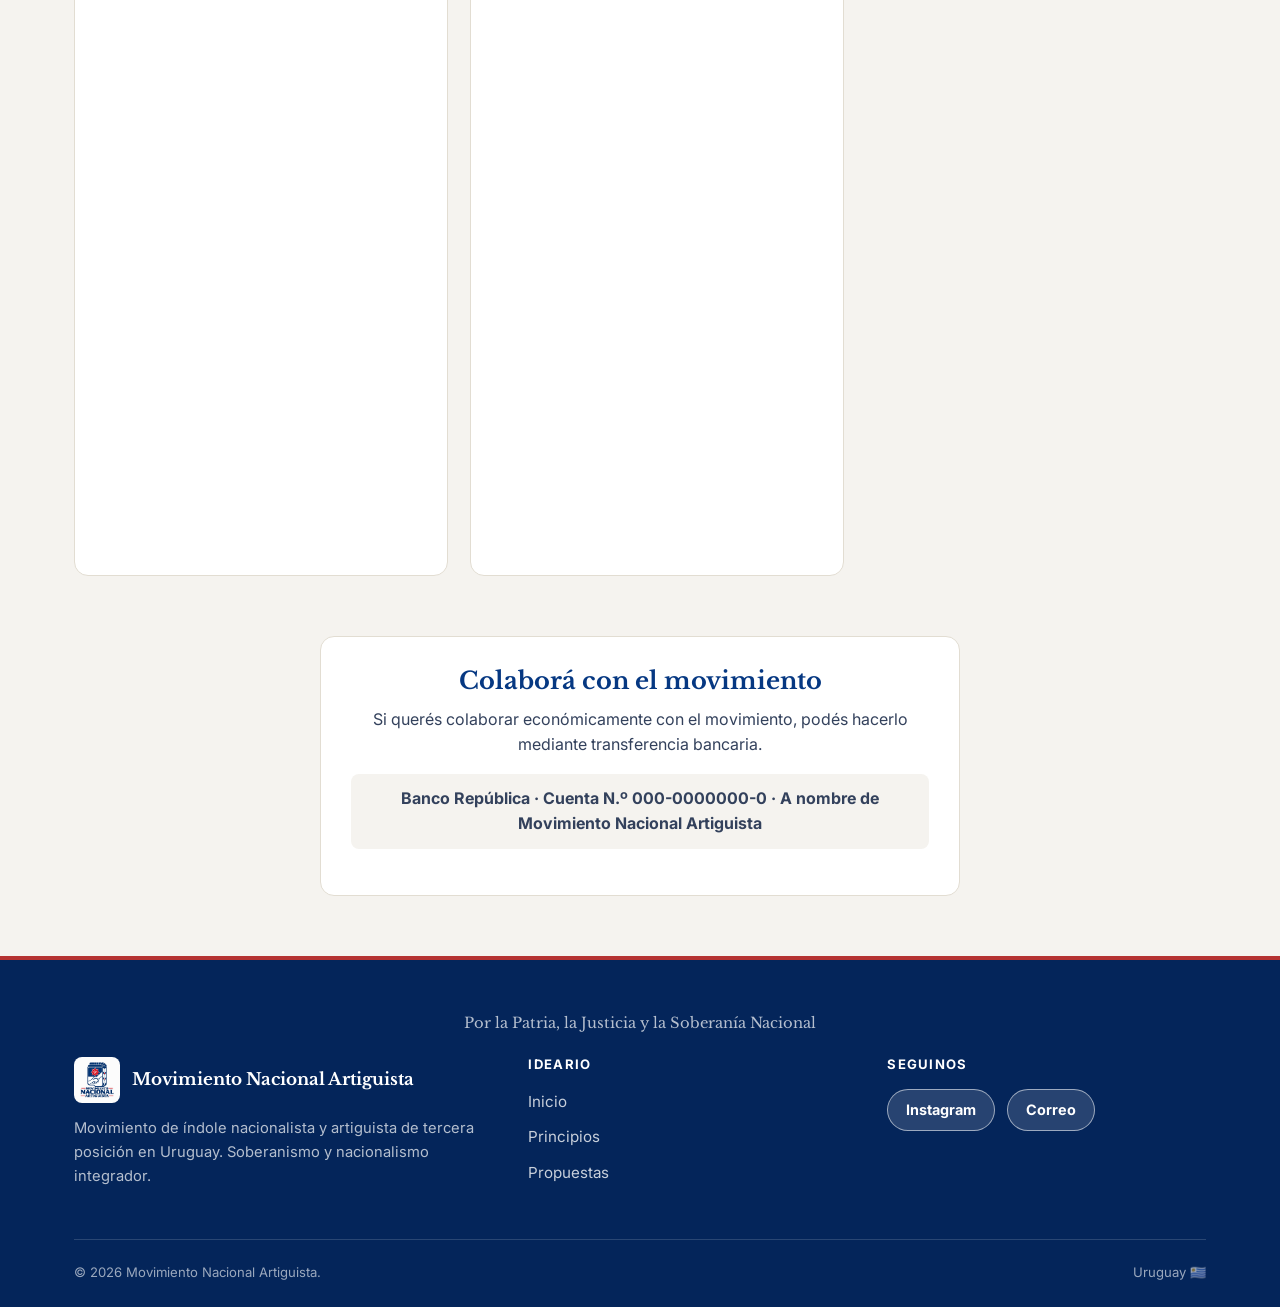
==== commit 006ac905: "Agrega sección de redes con los dos posteos de Instagram y botones visibles en el footer Co-Authored" ====
--- a/index.html
+++ b/index.html
@@ -112,6 +112,7 @@
       </section>
 
       <!-- ===== Redes sociales ===== -->
+      <div class="redes-hub">
       <div class="franja-redes" id="franja-redes">
         <div class="franja-redes__pista" aria-hidden="true">
           <span>↓</span>
@@ -128,6 +129,15 @@
             <span class="red-social__icono">X</span> Twitter
           </a>
         </div>
+      </div>
+      <div class="posts-instagram" aria-label="Últimas publicaciones de Instagram">
+        <div class="post-instagram">
+          <iframe src="https://www.instagram.com/p/De-iMXVNJtw/embed" title="Publicación de Instagram del Movimiento Nacional Artiguista" loading="lazy" allowtransparency="true" scrolling="no"></iframe>
+        </div>
+        <div class="post-instagram">
+          <iframe src="https://www.instagram.com/p/De7wDm3xeVn/embed" title="Publicación de Instagram del Movimiento Nacional Artiguista" loading="lazy" allowtransparency="true" scrolling="no"></iframe>
+        </div>
+      </div>
       </div>
 
       <!-- ===== Comunidad / Chat ===== -->
@@ -324,8 +334,8 @@
       <div>
         <h4>Seguinos</h4>
         <div class="pie__redes">
-          <a href="https://www.instagram.com/m.nacional.artiguista/" target="_blank" rel="noopener">IG</a>
-          <a href="mailto:contacto@mna.uy">✉</a>
+          <a href="https://www.instagram.com/m.nacional.artiguista/" target="_blank" rel="noopener" aria-label="Instagram del Movimiento Nacional Artiguista">Instagram</a>
+          <a href="mailto:contacto@mna.uy" aria-label="Escribinos por correo">Correo</a>
         </div>
       </div>
     </div>
--- a/assets/css/styles.css
+++ b/assets/css/styles.css
@@ -385,13 +385,30 @@
 .pie ul { list-style: none; margin: 0; padding: 0; display: flex; flex-direction: column; gap: 10px; }
 .pie a { color: rgba(255,255,255,.78); font-size: .95rem; }
 .pie a:hover { color: var(--blanco); }
-.pie__redes { display: flex; gap: 12px; margin-top: 8px; }
+.pie__redes { display: flex; flex-wrap: wrap; gap: 12px; margin-top: 8px; }
 .pie__redes a {
-  width: 38px; height: 38px; border-radius: 50%;
-  border: 1px solid rgba(255,255,255,.3);
-  display: flex; align-items: center; justify-content: center;
+  height: 42px; padding: 0 18px; border-radius: 999px;
+  background: rgba(255,255,255,.14);
+  border: 1px solid rgba(255,255,255,.55);
+  color: var(--blanco); font-weight: 700; font-size: .9rem;
+  display: inline-flex; align-items: center; justify-content: center; gap: 8px;
 }
 .pie__redes a:hover { background: var(--rojo); border-color: var(--rojo); }
+
+/* ---------- Seguinos en redes (páginas de ideario) ---------- */
+.seccion--redes { background: var(--crema); text-align: center; }
+.seccion--redes .contenedor { max-width: 960px; }
+.seccion--redes p { color: #33415c; margin: 0 auto 22px; max-width: 560px; }
+.posts-instagram {
+  display: grid; grid-template-columns: repeat(2, minmax(0, 1fr)); gap: 22px;
+  margin-top: 34px; align-items: start;
+}
+.post-instagram {
+  background: var(--blanco); border: 1px solid var(--borde); border-radius: 14px;
+  overflow: hidden; min-width: 0;
+}
+.post-instagram iframe { display: block; width: 100%; height: 600px; border: 0; }
+@media (max-width: 700px) { .posts-instagram { grid-template-columns: 1fr; } }
 .pie__inferior {
   display: flex; justify-content: space-between; align-items: center;
   padding-top: 22px; font-size: .82rem; color: rgba(255,255,255,.6);
@@ -705,7 +722,7 @@
 .panel-documentos { grid-area: documentos; }
 .panel-novedades { grid-area: novedades; }
 .panel-comunidad { grid-area: comunidad; }
-.franja-redes { grid-area: redes; }
+.redes-hub { grid-area: redes; display: flex; flex-direction: column; gap: 22px; min-width: 0; }
 
 .panel-hub {
   background: var(--blanco);
